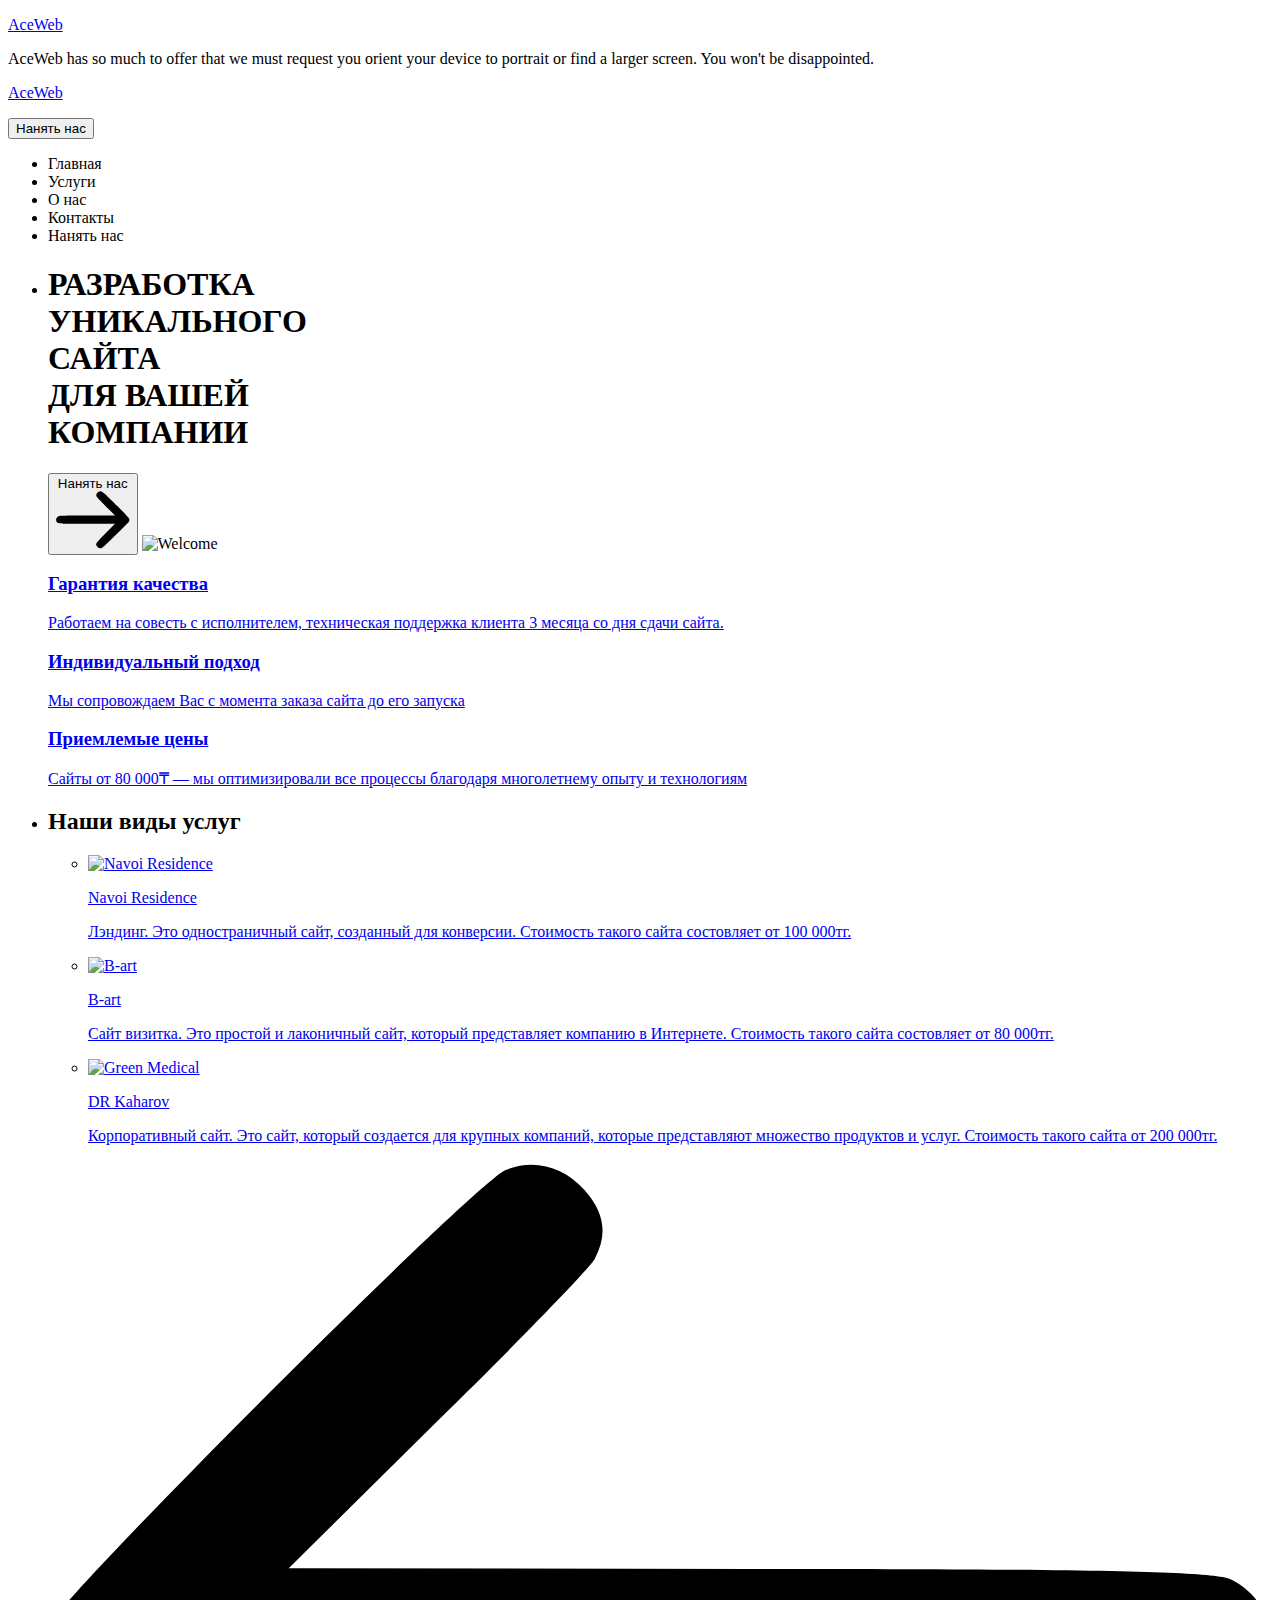
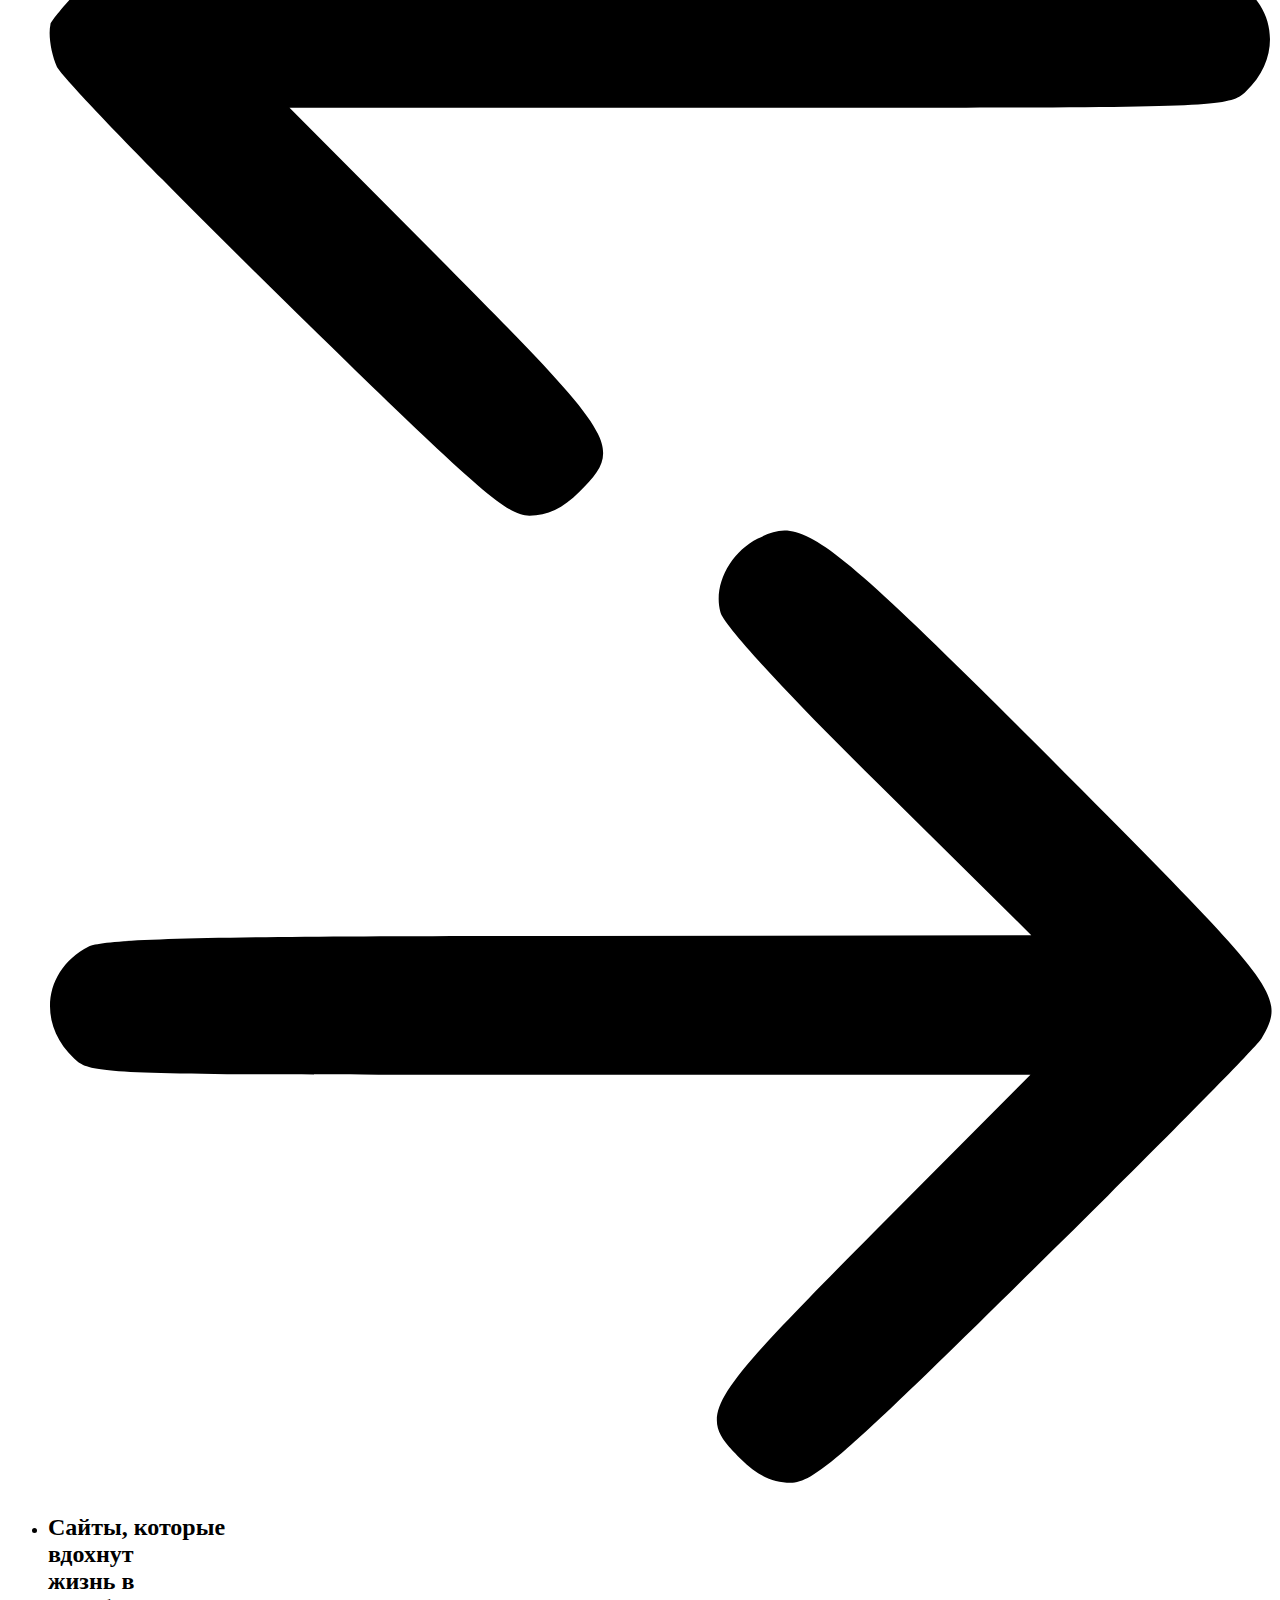
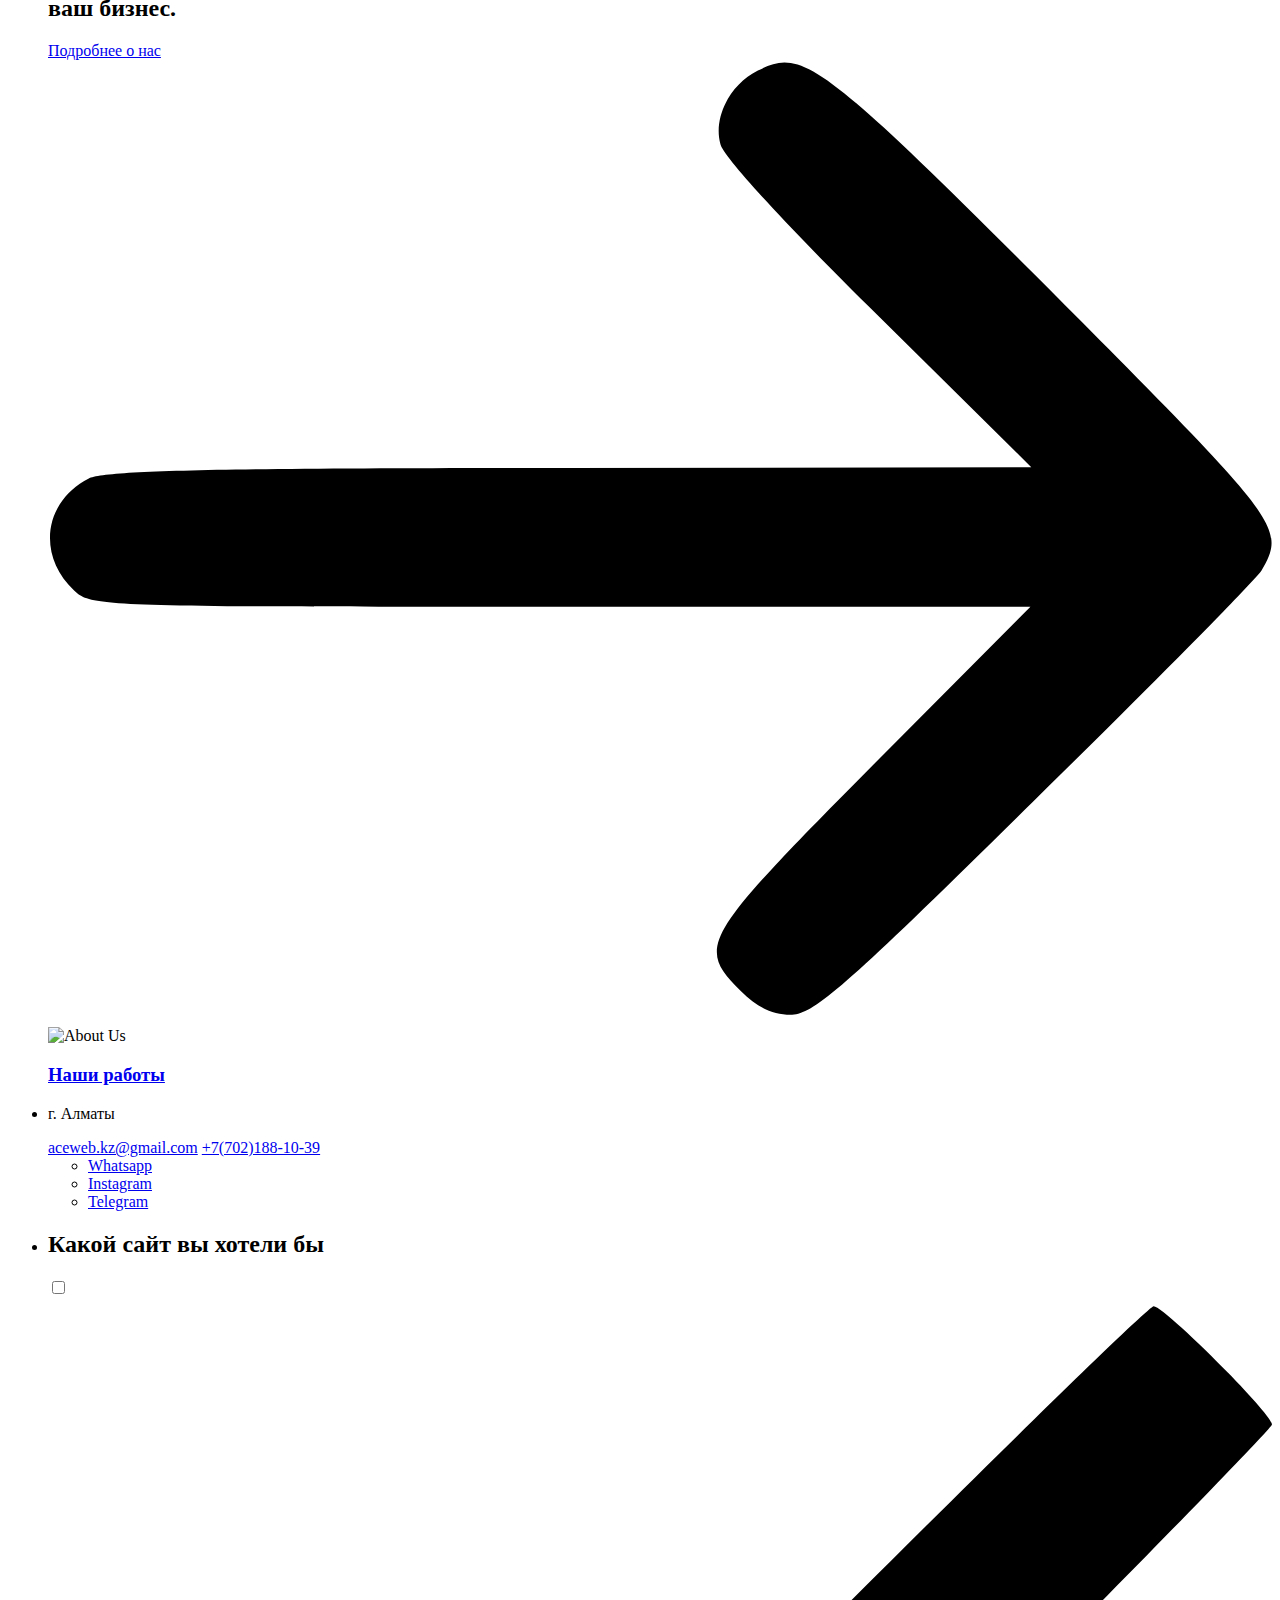
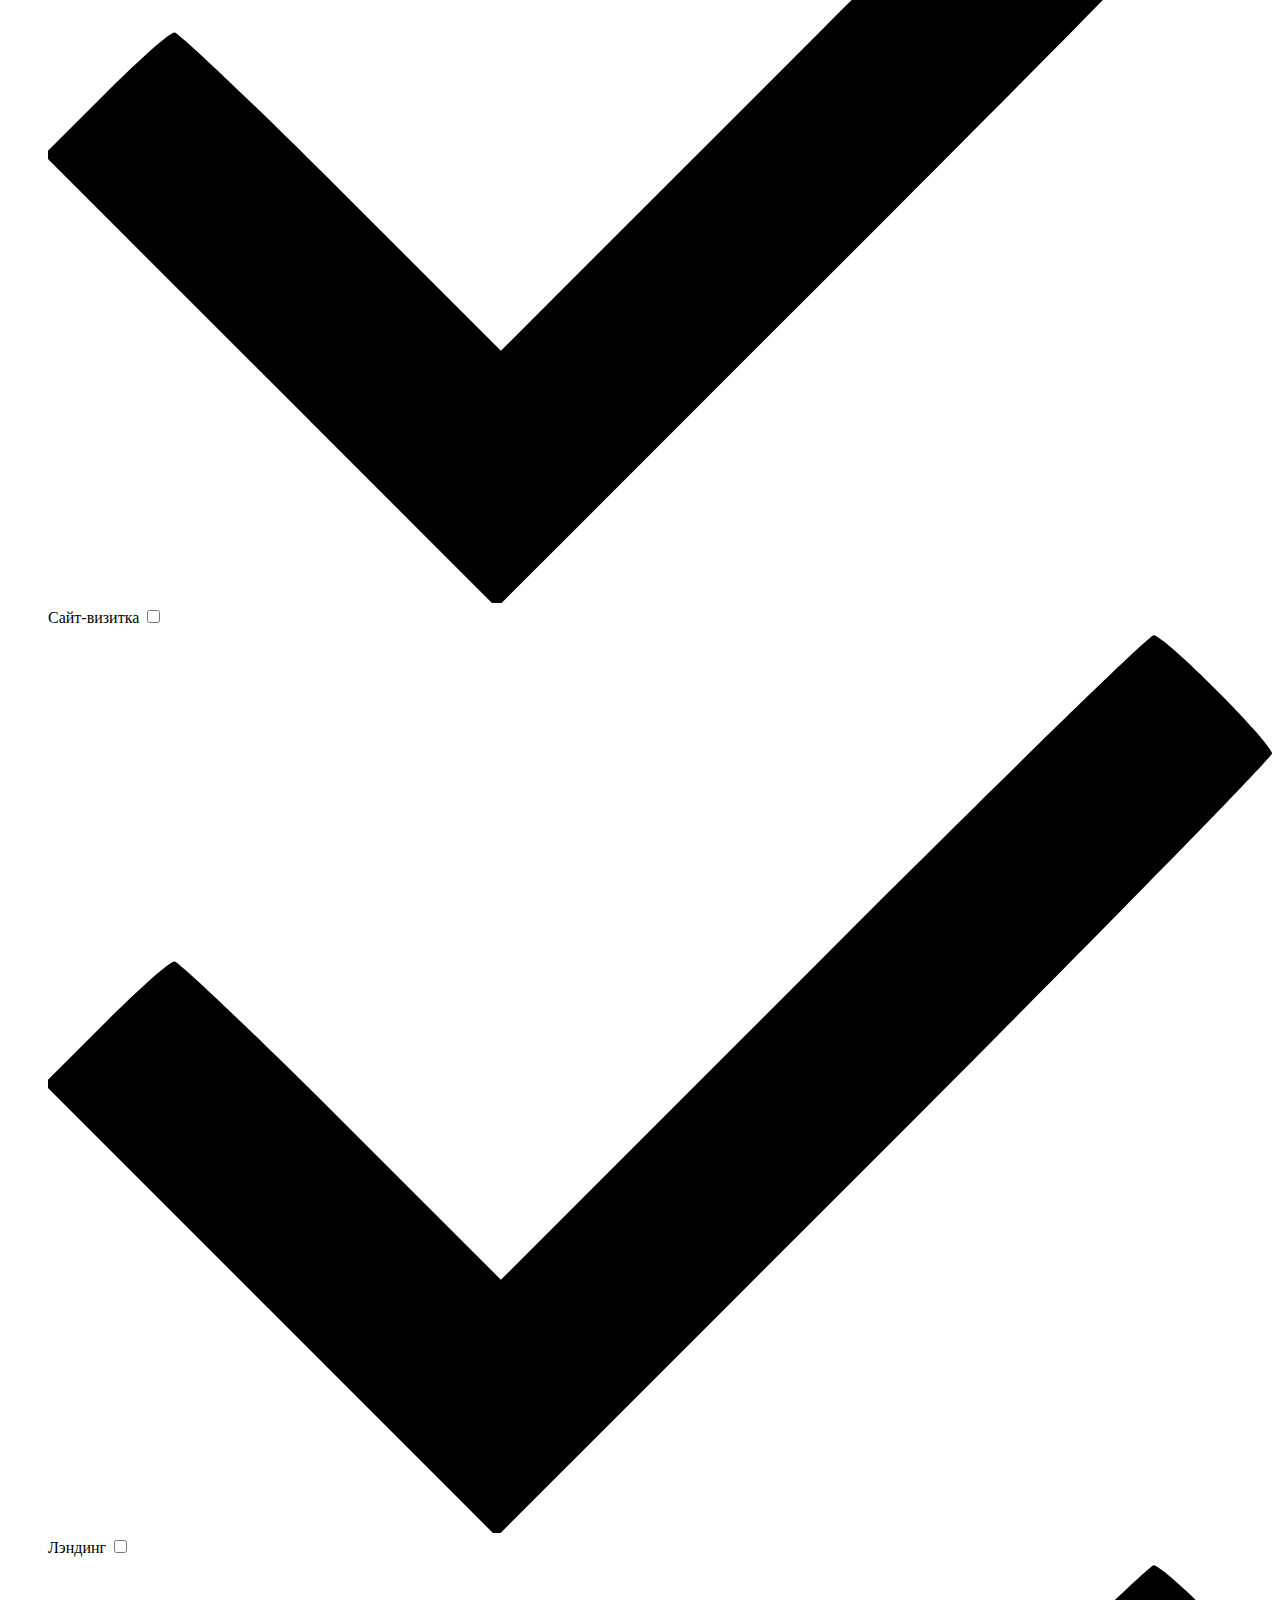
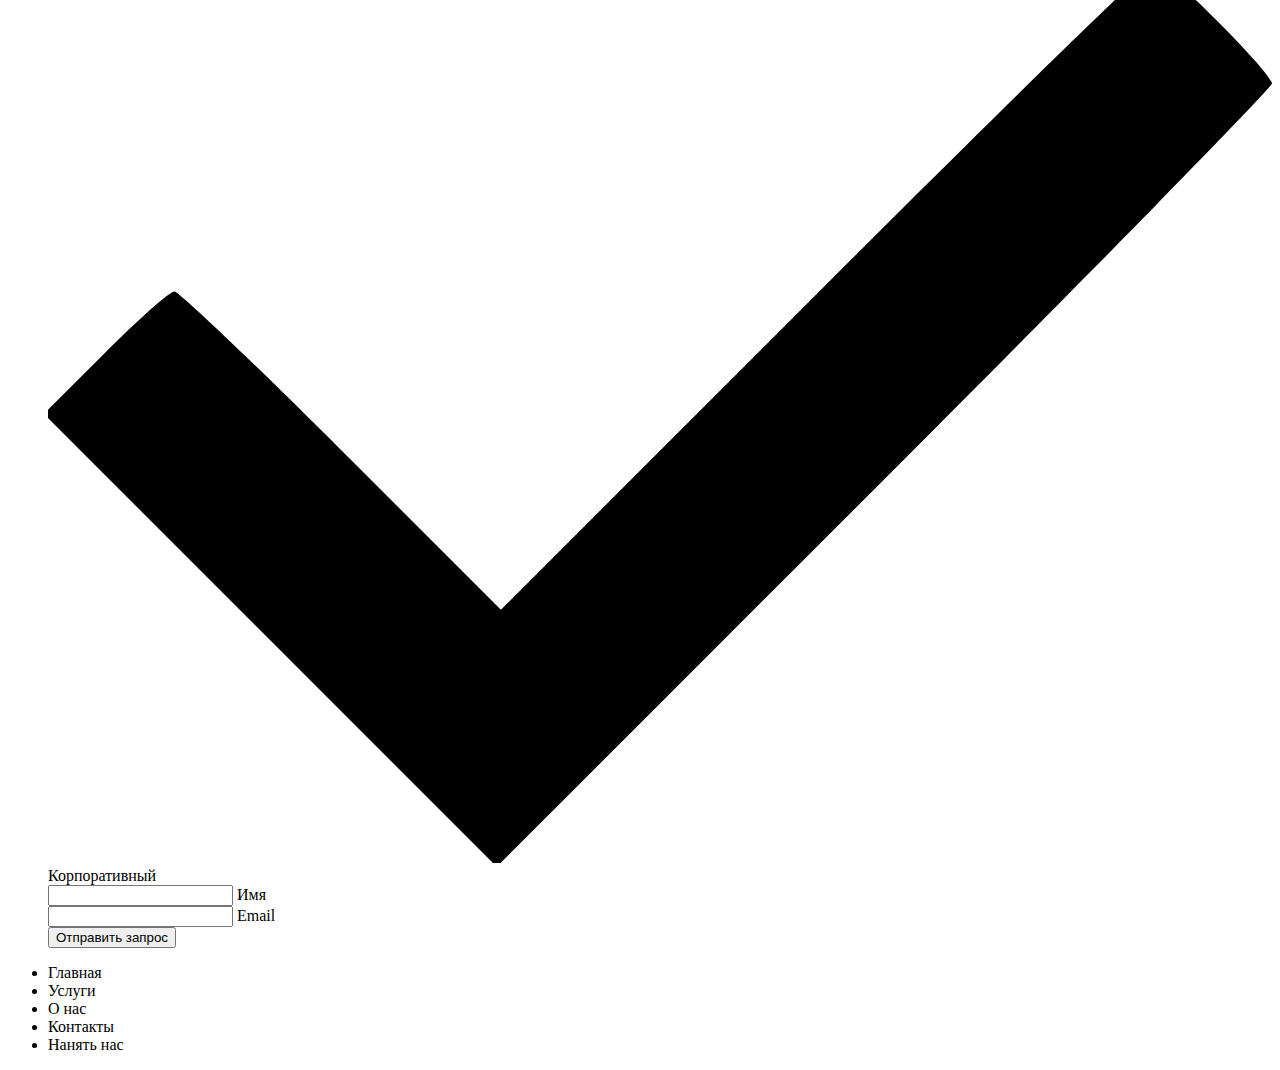
==== index.html @ 3b76e10b "Add files via upload" ====
<!DOCTYPE html>
<html lang="ru">
<head>
  <title>AceWeb</title>
  <meta charset="utf-8">
  <meta name="viewport" content="width=device-width, initial-scale=1">
  <meta http-equiv="X-UA-Compatible" content="IE=edge">
  <link rel="shortcut icon" href="./assets/img/icon.png" type="image/x-icon">
  <meta name="description" content="Веб студия AceWeb | web студия Алматы">
  <meta name="keywords" content="разработка сайтов, сайты, веб студия, Алматы, aceweb, AceWeb, ace web">
  <link rel="stylesheet" href="assets/css/main.css">
  <link href="https://fonts.googleapis.com/css?family=Montserrat:100,200,300,regular,500,600,700,800,900,100italic,200italic,300italic,italic,500italic,600italic,700italic,800italic,900italic" rel="stylesheet" />
</head>
<body>

<!-- notification for small viewports and landscape oriented smartphones -->
<div class="device-notification">
  <a class="device-notification--logo" href="#0">
    <p>AceWeb</p>
  </a>
  <p class="device-notification--message">AceWeb has so much to offer that we must request you orient your device to portrait or find a larger screen. You won't be disappointed.</p>
</div>

<div class="perspective effect-rotate-left">
  <div class="container"><div class="outer-nav--return"></div>
    <div id="viewport" class="l-viewport">
      <div class="l-wrapper">
        <header class="header">
          <a class="header--logo" href="./index.html">
            <p>AceWeb</p>
          </a>
          <button class="header--cta cta">Нанять нас</button>
          <div class="header--nav-toggle">
            <span></span>
          </div>
        </header>
        <nav class="l-side-nav">
          <ul class="side-nav">
            <li class="is-active"><span>Главная</span></li>
            <li><span>Услуги</span></li>
            <li><span>О нас</span></li>
            <li><span>Контакты</span></li>
            <li><span>Нанять нас</span></li>
          </ul>
        </nav>
        <ul class="l-main-content main-content">
          <li class="l-section section section--is-active">
            <div class="intro">
              <div class="intro--banner">
                <h1>РАЗРАБОТКА<br>
                  УНИКАЛЬНОГО<br>
                  САЙТА<br>
                  ДЛЯ ВАШЕЙ<br>
                  КОМПАНИИ</h1>
                <button class="cta">Нанять нас
                  <svg version="1.1" id="Layer_1" xmlns="http://www.w3.org/2000/svg" xmlns:xlink="http://www.w3.org/1999/xlink" x="0px" y="0px" viewBox="0 0 150 118" style="enable-background:new 0 0 150 118;" xml:space="preserve">
                  <g transform="translate(0.000000,118.000000) scale(0.100000,-0.100000)">
                    <path d="M870,1167c-34-17-55-57-46-90c3-15,81-100,194-211l187-185l-565-1c-431,0-571-3-590-13c-55-28-64-94-18-137c21-20,33-20,597-20h575l-192-193C800,103,794,94,849,39c20-20,39-29,61-29c28,0,63,30,298,262c147,144,272,271,279,282c30,51,23,60-219,304C947,1180,926,1196,870,1167z"/>
                  </g>
                  </svg>
                  <span class="btn-background"></span>
                </button>
                <img src="assets/img/introduction-visual.png" alt="Welcome">
              </div>
              <div class="intro--options">
                <a href="#0">
                  <h3>Гарантия качества</h3>
                  <p>Работаем на совесть с исполнителем, техническая поддержка клиента 3 месяца со дня сдачи сайта.</p>
                </a>
                <a href="#0">
                  <h3>Индивидуальный подход</h3>
                  <p>Мы сопровождаем Вас с момента заказа сайта до его запуска</p>
                </a>
                <a href="#0">
                  <h3>Приемлемые цены</h3>
                  <p>Сайты от 80 000₸ — мы оптимизировали все процессы благодаря многолетнему опыту и технологиям</p>
                </a>
              </div>
            </div>
          </li>
          <li class="l-section section">
            <div class="work">
              <h2>Наши виды услуг</h2>
              <div class="work--lockup">
                <ul class="slider">
                  <li class="slider--item slider--item-left">
                    <a href="https://toa1ce.github.io/navoi-residence/">
                      <div class="slider--item-image">
                        <img src="assets/img/work1.jpg" alt="Navoi Residence">
                      </div>
                      <p class="slider--item-title">Navoi Residence</p>
                      <p class="slider--item-description">Лэндинг. Это одностраничный сайт, созданный для конверсии. Стоимость такого сайта состовляет от 100 000тг.</p>
                    </a>
                  </li>
                  <li class="slider--item slider--item-center">
                    <a href="https://toa1ce.github.io/b-art-web/">
                      <div class="slider--item-image">
                        <img src="assets/img/work2.jpg" alt="B-art">
                      </div>
                      <p class="slider--item-title">B-art</p>
                      <p class="slider--item-description">Сайт визитка. Это простой и лаконичный сайт, который представляет компанию в Интернете. Стоимость такого сайта состовляет от 80 000тг.</p>
                    </a>
                  </li>
                  <li class="slider--item slider--item-right">
                    <a href="https://dr-kaharov.kz">
                      <div class="slider--item-image">
                        <img src="assets/img/work3.png" alt="Green Medical">
                      </div>
                      <p class="slider--item-title">DR Kaharov</p>
                      <p class="slider--item-description">Корпоративный сайт. Это сайт, который создается для крупных компаний, которые
                        представляют множество продуктов и услуг. Стоимость такого сайта от 200 000тг.</p>
                    </a>
                  </li>
                </ul>
                <div class="slider--prev">
                  <svg version="1.1" id="Layer_1" xmlns="http://www.w3.org/2000/svg" xmlns:xlink="http://www.w3.org/1999/xlink" x="0px" y="0px"
                  viewBox="0 0 150 118" style="enable-background:new 0 0 150 118;" xml:space="preserve">
                  <g transform="translate(0.000000,118.000000) scale(0.100000,-0.100000)">
                    <path d="M561,1169C525,1155,10,640,3,612c-3-13,1-36,8-52c8-15,134-145,281-289C527,41,562,10,590,10c22,0,41,9,61,29
                    c55,55,49,64-163,278L296,510h575c564,0,576,0,597,20c46,43,37,109-18,137c-19,10-159,13-590,13l-565,1l182,180
                    c101,99,187,188,193,199c16,30,12,57-12,84C631,1174,595,1183,561,1169z"/>
                  </g>
                  </svg>
                </div>
                <div class="slider--next">
                  <svg version="1.1" id="Layer_1" xmlns="http://www.w3.org/2000/svg" xmlns:xlink="http://www.w3.org/1999/xlink" x="0px" y="0px" viewBox="0 0 150 118" style="enable-background:new 0 0 150 118;" xml:space="preserve">
                  <g transform="translate(0.000000,118.000000) scale(0.100000,-0.100000)">
                    <path d="M870,1167c-34-17-55-57-46-90c3-15,81-100,194-211l187-185l-565-1c-431,0-571-3-590-13c-55-28-64-94-18-137c21-20,33-20,597-20h575l-192-193C800,103,794,94,849,39c20-20,39-29,61-29c28,0,63,30,298,262c147,144,272,271,279,282c30,51,23,60-219,304C947,1180,926,1196,870,1167z"/>
                  </g>
                  </svg>
                </div>
              </div>
            </div>
          </li>
          <li class="l-section section">
            <div class="about">
              <div class="about--banner">
                <h2>Сайты, которые<br>вдохнут<br>жизнь в<br>ваш бизнес.</h2>
                <a href="./about-us.html">Подробнее о нас
                  <span>
                    <svg version="1.1" id="Layer_1" xmlns="http://www.w3.org/2000/svg" xmlns:xlink="http://www.w3.org/1999/xlink" x="0px" y="0px" viewBox="0 0 150 118" style="enable-background:new 0 0 150 118;" xml:space="preserve">
                    <g transform="translate(0.000000,118.000000) scale(0.100000,-0.100000)">
                      <path d="M870,1167c-34-17-55-57-46-90c3-15,81-100,194-211l187-185l-565-1c-431,0-571-3-590-13c-55-28-64-94-18-137c21-20,33-20,597-20h575l-192-193C800,103,794,94,849,39c20-20,39-29,61-29c28,0,63,30,298,262c147,144,272,271,279,282c30,51,23,60-219,304C947,1180,926,1196,870,1167z"/>
                    </g>
                    </svg>
                  </span>
                </a>
                <img src="assets/img/xfti5u0tqjyr8fmw29mw49kx4rqthzde.svg" alt="About Us">
              </div>
              <div class="about--options">
                <a href="./our-works.html">
                  <h3>Наши работы</h3>
                </a>
              </div>
            </div>
          </li>
          <li class="l-section section">
            <div class="contact">
              <div class="contact--lockup">
                <div class="modal">
                  <div class="modal--information">
                    <p>г. Алматы</p>
                    <a href="mailto:aceweb.kz@gmail.com">aceweb.kz@gmail.com</a>
                    <a href="tel:+77021881039">+7(702)188-10-39</a>
                  </div>
                  <ul class="modal--options">
                    <li><a href="https://wa.me/77021881039">Whatsapp</a></li>
                    <li><a href="https://www.instagram.com/aceweb.kz/">Instagram</a></li>
                    <li><a href="https://t.me/aissultann">Telegram</a></li>
                  </ul>
                </div>
              </div>
            </div>
          </li>
          <li class="l-section section">
            <div class="hire">
              <h2>Какой сайт вы хотели бы</h2>
              <!-- checkout formspree.io for easy form setup -->
              <form class="work-request" method="post" action="https://formspree.io/f/xknlwljq">
                <div class="work-request--options">             
                  <span class="options-b">
                    <input id="opt-4" name="opt-4" type="checkbox" value="sait-visitka">
                    <label for="opt-4">
                      <svg version="1.1" id="Layer_1" xmlns="http://www.w3.org/2000/svg" xmlns:xlink="http://www.w3.org/1999/xlink" x="0px" y="0px"
                      viewBox="0 0 150 111" style="enable-background:new 0 0 150 111;" xml:space="preserve">
                      <g transform="translate(0.000000,111.000000) scale(0.100000,-0.100000)">
                        <path d="M950,705L555,310L360,505C253,612,160,700,155,700c-6,0-44-34-85-75l-75-75l278-278L550-5l475,475c261,261,475,480,475,485c0,13-132,145-145,145C1349,1100,1167,922,950,705z"/>
                      </g>
                      </svg>
                      Сайт-визитка
                    </label>
                    <input id="opt-5" name="opt-5" type="checkbox" value="landing">
                    <label for="opt-5">
                      <svg version="1.1" id="Layer_1" xmlns="http://www.w3.org/2000/svg" xmlns:xlink="http://www.w3.org/1999/xlink" x="0px" y="0px"
                      viewBox="0 0 150 111" style="enable-background:new 0 0 150 111;" xml:space="preserve">
                      <g transform="translate(0.000000,111.000000) scale(0.100000,-0.100000)">
                        <path d="M950,705L555,310L360,505C253,612,160,700,155,700c-6,0-44-34-85-75l-75-75l278-278L550-5l475,475c261,261,475,480,475,485c0,13-132,145-145,145C1349,1100,1167,922,950,705z"/>
                      </g>
                      </svg>
                      Лэндинг
                    </label>
                    <input id="opt-6" name="opt-6" type="checkbox" value="korporativni">
                    <label for="opt-6">
                      <svg version="1.1" id="Layer_1" xmlns="http://www.w3.org/2000/svg" xmlns:xlink="http://www.w3.org/1999/xlink" x="0px" y="0px"
                      viewBox="0 0 150 111" style="enable-background:new 0 0 150 111;" xml:space="preserve">
                      <g transform="translate(0.000000,111.000000) scale(0.100000,-0.100000)">
                        <path d="M950,705L555,310L360,505C253,612,160,700,155,700c-6,0-44-34-85-75l-75-75l278-278L550-5l475,475c261,261,475,480,475,485c0,13-132,145-145,145C1349,1100,1167,922,950,705z"/>
                      </g>
                      </svg>
                      Корпоративный
                    </label>
                  </span>
                </div>
                <div class="work-request--information">
                  <div class="information-name">
                    <input name="name" id="name" type="text" spellcheck="false">
                    <label for="name">Имя</label>
                  </div>
                  <div class="information-email">
                    <input name="email" id="email" type="email" spellcheck="false">
                    <label for="email">Email</label>
                  </div>
                </div>
                <input type="submit" value="Отправить запрос">
              </form>
            </div>
          </li>
        </ul>
      </div>
    </div>
  </div>
  <ul class="outer-nav">
    <li class="is-active">Главная</li>
    <li>Услуги</li>
    <li>О нас</li>
    <li>Контакты</li>
    <li>Нанять нас</li>
  </ul>
</div>

<script src="https://ajax.googleapis.com/ajax/libs/jquery/2.2.4/jquery.min.js"></script>
<script>window.jQuery || document.write('<script src="assets/js/vendor/jquery-2.2.4.min.js"><\/script>')</script>
<script src="assets/js/functions-min.js"></script>
</body>
</html>
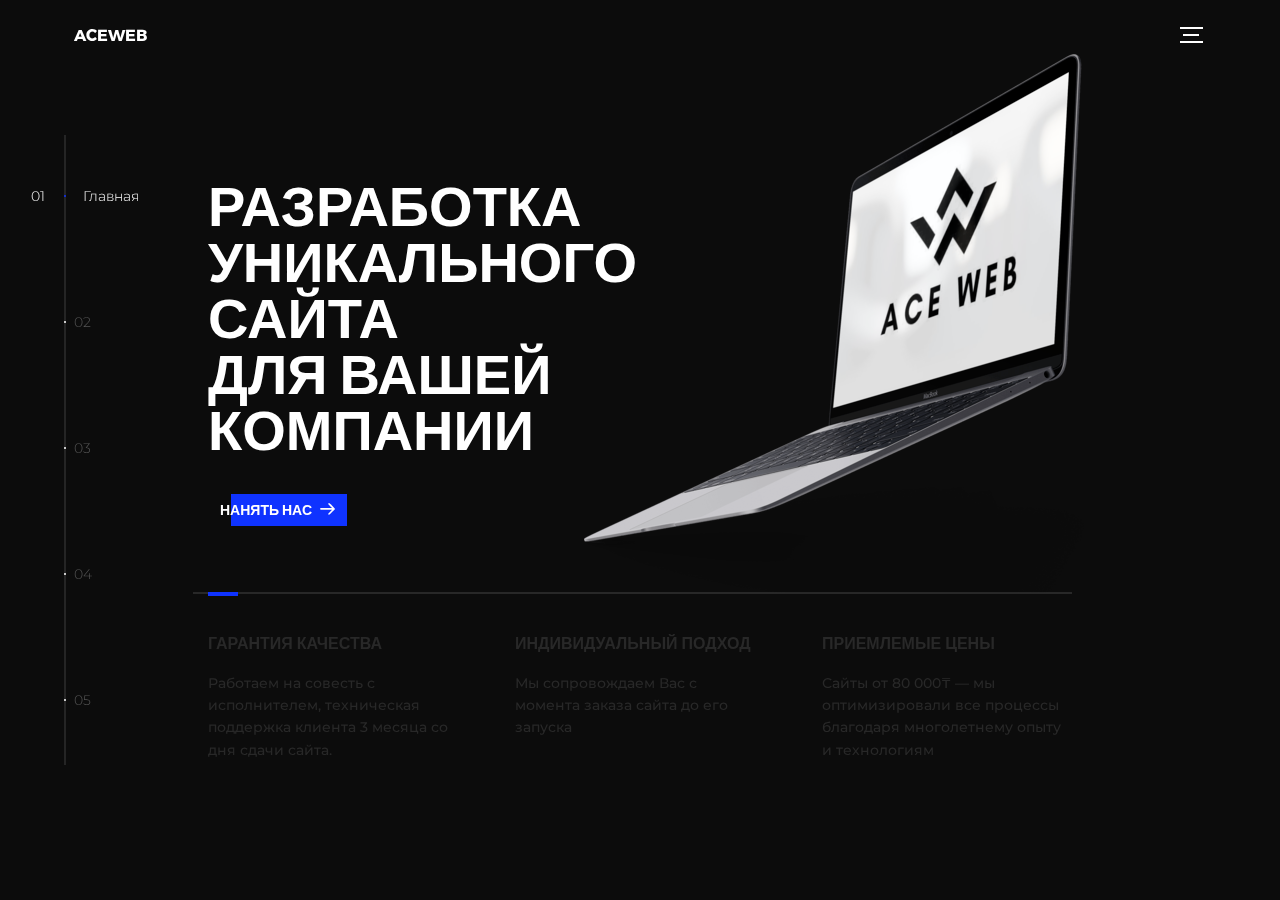
==== commit 956a12e5: "Add files via upload" ====
--- a/index.html
+++ b/index.html
@@ -1,15 +1,16 @@
 <!DOCTYPE html>
 <html lang="ru">
 <head>
-  <title>AceWeb</title>
+  <title>Сайты под ключ Алматы</title>
   <meta charset="utf-8">
   <meta name="viewport" content="width=device-width, initial-scale=1">
   <meta http-equiv="X-UA-Compatible" content="IE=edge">
   <link rel="shortcut icon" href="./assets/img/icon.png" type="image/x-icon">
-  <meta name="description" content="Веб студия AceWeb | web студия Алматы">
-  <meta name="keywords" content="разработка сайтов, сайты, веб студия, Алматы, aceweb, AceWeb, ace web">
+  <meta name="description" content="Веб студия AceWeb | web студия | разработка и продвижение сайтов Алматы | сайты под ключ Алматы">
+  <meta name="keywords" content="разработка сайтов, сайты, веб студия, Алматы, aceweb, AceWeb, сайты под ключ">
   <link rel="stylesheet" href="assets/css/main.css">
   <link href="https://fonts.googleapis.com/css?family=Montserrat:100,200,300,regular,500,600,700,800,900,100italic,200italic,300italic,italic,500italic,600italic,700italic,800italic,900italic" rel="stylesheet" />
+  <script src="//code.jivo.ru/widget/LEe9g6Wqtt" async></script>
 </head>
 <body>
 
@@ -217,8 +218,8 @@
                     <label for="name">Имя</label>
                   </div>
                   <div class="information-email">
-                    <input name="email" id="email" type="email" spellcheck="false">
-                    <label for="email">Email</label>
+                    <input name="tel" id="tel" type="tel" spellcheck="false">
+                    <label for="tel">Номер</label>
                   </div>
                 </div>
                 <input type="submit" value="Отправить запрос">
--- a/assets/css/main.css
+++ b/assets/css/main.css
@@ -0,0 +1 @@
+@font-face{font-family:'Montserrat';src:url("fonts/Montserrat-Black.eot");src:local("☺"),url("fonts/Montserrat-Black.woff") format("woff"),url("fonts/Montserrat-Black.ttf") format("truetype"),url("fonts/Montserrat-Black.svg") format("svg");font-weight:900;font-style:normal}@font-face{font-family:'Montserrat';src:url("fonts/Montserrat-Bold.eot");src:local("☺"),url("fonts/Montserrat-Bold.woff") format("woff"),url("fonts/Montserrat-Bold.ttf") format("truetype"),url("fonts/Montserrat-Bold.svg") format("svg");font-weight:700;font-style:normal}@font-face{font-family:'Montserrat';src:url("fonts/Montserrat-Regular.eot");src:local("☺"),url("fonts/Montserrat-Regular.woff") format("woff"),url("fonts/Montserrat-Regular.ttf") format("truetype"),url("fonts/Montserrat-Regular.svg") format("svg");font-weight:400;font-style:normal}@font-face{font-family:'Montserrat';src:url("fonts/Montserrat-Light.eot");src:local("☺"),url("fonts/Montserrat-Light.woff") format("woff"),url("fonts/Montserrat-Light.ttf") format("truetype"),url("fonts/Montserrat-Light.svg") format("svg");font-weight:300;font-style:normal}/*! normalize.css v3.0.2 | MIT License | git.io/normalize */html{font-family:sans-serif;-ms-text-size-adjust:100%;-webkit-text-size-adjust:100%}body{margin:0}article,aside,details,figcaption,figure,footer,header,hgroup,main,menu,nav,section,summary{display:block}audio,canvas,progress,video{display:inline-block;vertical-align:baseline}audio:not([controls]){display:none;height:0}[hidden],template{display:none}a{background-color:transparent}a:active,a:hover{outline:0}abbr[title]{border-bottom:1px dotted}b,strong{font-weight:bold}dfn{font-style:italic}h1{font-size:2em;margin:0.67em 0}mark{background:#ff0;color:#000}small{font-size:80%}sub,sup{font-size:75%;line-height:0;position:relative;vertical-align:baseline}sup{top:-0.5em}sub{bottom:-0.25em}img{border:0}svg:not(:root){overflow:hidden}figure{margin:1em 40px}hr{box-sizing:content-box;height:0}pre{overflow:auto}code,kbd,pre,samp{font-family:monospace, monospace;font-size:1em}button,input,optgroup,select,textarea{color:inherit;font:inherit;margin:0}button{overflow:visible}button,select{text-transform:none}button,html input[type="button"],input[type="reset"],input[type="submit"]{-webkit-appearance:button;cursor:pointer}button[disabled],html input[disabled]{cursor:default}button::-moz-focus-inner,input::-moz-focus-inner{border:0;padding:0}input{line-height:normal}input[type="checkbox"],input[type="radio"]{box-sizing:border-box;padding:0}input[type="number"]::-webkit-inner-spin-button,input[type="number"]::-webkit-outer-spin-button{height:auto}input[type="search"]{-webkit-appearance:textfield;box-sizing:content-box}input[type="search"]::-webkit-search-cancel-button,input[type="search"]::-webkit-search-decoration{-webkit-appearance:none}fieldset{border:1px solid #c0c0c0;margin:0 2px;padding:0.35em 0.625em 0.75em}legend{border:0;padding:0}textarea{overflow:auto}optgroup{font-weight:bold}table{border-collapse:collapse;border-spacing:0}td,th{padding:0}::-moz-selection{background:#FFF498}::selection{background:#FFF498}::-moz-selection{background:#FFF498}img::-moz-selection{background:transparent}img::selection{background:transparent}img::-moz-selection{background:transparent}body{-webkit-tap-highlight-color:#FFF498}body{background-color:#0c0c0c;font-size:14px;line-height:1.6;font-family:"Montserrat",sans-serif;color:#fff;-webkit-font-smoothing:antialiased;-webkit-text-size-adjust:100%}.l-viewport{position:relative;width:100%;height:100vh;box-shadow:0 0 45px 5px rgba(0,0,0,0.85);overflow:hidden}.l-wrapper{position:relative;width:1440px;max-width:90%;height:100%;margin:0 auto}.l-side-nav{position:absolute;left:0;display:-webkit-box;display:-webkit-flex;display:-ms-flexbox;display:flex;height:100%;-webkit-box-align:center;-webkit-align-items:center;-ms-flex-align:center;align-items:center}.l-side-nav::before{content:"";position:absolute;top:50%;left:0;-webkit-transform:translateY(-50%);transform:translateY(-50%);width:2px;height:70%;max-height:750px;background-color:#555;opacity:.35;z-index:10}@media (max-width: 1180px){.l-side-nav{display:none}}.l-main-content{position:relative;width:100%;height:100%;margin:0;padding:0;list-style:none}.l-section{position:absolute;width:100%;height:100%}.device-notification{display:none;position:fixed;top:0;left:0;width:100%;height:100%;-webkit-box-orient:vertical;-webkit-box-direction:normal;-webkit-flex-direction:column;-ms-flex-direction:column;flex-direction:column;-webkit-box-align:center;-webkit-align-items:center;-ms-flex-align:center;-ms-grid-row-align:center;align-items:center;-webkit-box-pack:center;-webkit-justify-content:center;-ms-flex-pack:center;justify-content:center;background-color:#0c0c0c;z-index:12}.device-notification--logo{display:-webkit-box;display:-webkit-flex;display:-ms-flexbox;display:flex;-webkit-box-align:center;-webkit-align-items:center;-ms-flex-align:center;align-items:center;text-decoration:none;color:#fff}.device-notification--logo p{margin:0 0 0 10px;font-size:16px;font-weight:700;text-transform:uppercase}.device-notification--message{width:70%;margin:30px 0 0 0;font-weight:700;text-align:center}@media (max-width: 767px) and (min-width: 601px) and (max-height: 680px){.device-notification{display:-webkit-box;display:-webkit-flex;display:-ms-flexbox;display:flex}}@media (max-width: 600px) and (min-width: 480px) and (max-height: 580px){.device-notification{display:-webkit-box;display:-webkit-flex;display:-ms-flexbox;display:flex}}@media (max-width: 736px) and (min-width: 360px) and (orientation: landscape){.device-notification{display:-webkit-box;display:-webkit-flex;display:-ms-flexbox;display:flex}}@media(max-width: 359px){.device-notification{display:-webkit-box;display:-webkit-flex;display:-ms-flexbox;display:flex}}.section{opacity:0;visibility:hidden;-webkit-transition:opacity .4s ease-in-out,visibility 0s .4s;transition:opacity .4s ease-in-out,visibility 0s .4s}.section--is-active{opacity:1;visibility:visible;z-index:1;-webkit-transition:opacity .4s ease-in-out .4s;transition:opacity .4s ease-in-out .4s}.section--next{-webkit-transform:translateY(-45px);transform:translateY(-45px);-webkit-transition:-webkit-transform .4s ease-in-out;transition:-webkit-transform .4s ease-in-out;transition:transform .4s ease-in-out;transition:transform .4s ease-in-out, -webkit-transform .4s ease-in-out}.section--prev{-webkit-transform:translateY(45px);transform:translateY(45px);-webkit-transition:-webkit-transform .4s ease-in-out;transition:-webkit-transform .4s ease-in-out;transition:transform .4s ease-in-out;transition:transform .4s ease-in-out, -webkit-transform .4s ease-in-out}.header{position:absolute;top:0;left:0;display:-webkit-box;display:-webkit-flex;display:-ms-flexbox;display:flex;width:100%;height:70px;-webkit-box-align:center;-webkit-align-items:center;-ms-flex-align:center;align-items:center;-webkit-box-pack:justify;-webkit-justify-content:space-between;-ms-flex-pack:justify;justify-content:space-between;z-index:10}.header--logo{display:-webkit-box;display:-webkit-flex;display:-ms-flexbox;display:flex;-webkit-box-align:center;-webkit-align-items:center;-ms-flex-align:center;align-items:center;text-decoration:none;color:#fff}.header--logo p{margin:0 0 0 10px;font-size:16px;font-weight:700;text-transform:uppercase}.header--nav-toggle{display:-webkit-box;display:-webkit-flex;display:-ms-flexbox;display:flex;width:50px;height:50px;-webkit-box-orient:vertical;-webkit-box-direction:normal;-webkit-flex-direction:column;-ms-flex-direction:column;flex-direction:column;-webkit-box-align:center;-webkit-align-items:center;-ms-flex-align:center;align-items:center;-webkit-box-pack:center;-webkit-justify-content:center;-ms-flex-pack:center;justify-content:center;cursor:pointer}.header--nav-toggle span,.header--nav-toggle::before,.header--nav-toggle::after{content:"";position:relative;width:16px;height:2px;background-color:#fff}.header--nav-toggle::before{bottom:5px;width:23px}.header--nav-toggle::after{top:5px;width:23px}.header--cta{position:absolute;top:50%;left:50%;-webkit-transform:translate(-50%, -50%);transform:translate(-50%, -50%);padding:0 20px;line-height:30px;text-decoration:none;color:#fff;font-weight:700;text-transform:uppercase;background-color:#0f33ff;border:none;opacity:0;visibility:hidden;-webkit-transition:opacity .4s ease-in-out,visibility 0s .4s;transition:opacity .4s ease-in-out,visibility 0s .4s}.header--cta:focus{outline:none}.header--cta.is-active{opacity:1;visibility:visible;-webkit-transition:opacity .4s ease-in-out .4s;transition:opacity .4s ease-in-out .4s}@media (max-width: 767px){.header--cta{display:none}}.side-nav{position:relative;display:-webkit-box;display:-webkit-flex;display:-ms-flexbox;display:flex;width:100px;height:70%;max-height:750px;-webkit-box-orient:vertical;-webkit-box-direction:normal;-webkit-flex-direction:column;-ms-flex-direction:column;flex-direction:column;-webkit-justify-content:space-around;-ms-flex-pack:distribute;justify-content:space-around;margin:0;padding:0;list-style-position:inside;z-index:10}.side-nav>li{position:relative;top:-5px;color:#fff;font-size:6px;cursor:pointer}.side-nav>li span{position:relative;top:3px;left:10px;color:#fff;font-size:14px;font-weight:300;opacity:0;visibility:hidden}.side-nav>li::before{position:absolute;top:3px;left:10px;color:#555;font-size:14px;font-weight:300}.side-nav li:nth-child(1)::before{content:"01"}.side-nav li:nth-child(2)::before{content:"02"}.side-nav li:nth-child(3)::before{content:"03"}.side-nav li:nth-child(4)::before{content:"04"}.side-nav li:nth-child(5)::before{content:"05"}.side-nav li.is-active{color:#0f33ff;-webkit-transition:color .4s ease-in-out;transition:color .4s ease-in-out}.side-nav li.is-active span{opacity:1;visibility:visible;-webkit-transition:opacity .4s ease-in-out;transition:opacity .4s ease-in-out}.side-nav li.is-active::before{left:-33px;color:#fff}.intro{position:relative;display:-webkit-box;display:-webkit-flex;display:-ms-flexbox;display:flex;width:900px;max-width:75%;height:100%;-webkit-box-orient:vertical;-webkit-box-direction:normal;-webkit-flex-direction:column;-ms-flex-direction:column;flex-direction:column;-webkit-box-pack:center;-webkit-justify-content:center;-ms-flex-pack:center;justify-content:center;margin:0 auto}@media (max-width: 1180px){.intro{max-width:100%}}.intro--banner{position:relative;height:475px}.intro--banner::before{content:"";position:absolute;bottom:20px;left:-15px;right:0;height:2px;background-color:#282828}.intro--banner::after{content:"";position:absolute;bottom:18px;left:0;width:30px;height:4px;background-color:#0f33ff}.intro--banner h1{position:relative;font-size:56px;font-weight:900;line-height:1;z-index:1}.intro--banner button{position:relative;padding:5px 17px 5px 12px;font-weight:700;text-transform:uppercase;background-color:transparent;border:none}.intro--banner button .btn-background{position:absolute;top:0;left:23px;right:0;height:100%;background-color:#0f33ff;z-index:-1;-webkit-transition:left .2s ease-in-out;transition:left .2s ease-in-out}.intro--banner button:hover .btn-background{left:0}.intro--banner button:focus{outline:none}.intro--banner button svg{position:relative;left:5px;width:15px;fill:#fff}.intro--banner img{position:absolute;bottom:21px;right:-12px}.intro--options{display:-webkit-box;display:-webkit-flex;display:-ms-flexbox;display:flex;-webkit-box-pack:justify;-webkit-justify-content:space-between;-ms-flex-pack:justify;justify-content:space-between;margin:0;padding:0;list-style:none}.intro--options>a{max-width:250px;text-decoration:none;color:#282828;-webkit-transition:color .2s ease-in-out;transition:color .2s ease-in-out}.intro--options>a:hover{color:#fff}.intro--options h3{font-size:16px;text-transform:uppercase}.intro--options p{margin-bottom:0; font-weight: 500; font-family: 'Montserrat';}@media (max-width: 900px){.intro--banner{height:380px}.intro--banner h1{font-size:55px}.intro--banner img{width:430px}.intro--options>a{margin-right:30px}.intro--options>a:last-child{margin-right:0}}@media (max-width: 767px){.intro--banner{height:305px}.intro--banner h1{font-size:44px}.intro--banner img{width:330px}.intro--options{display:block}.intro--options>a{display:block;max-width:100%;margin:0 0 30px 0}.intro--options>a:last-child{margin-bottom:0}}@media (max-width: 600px){.intro--banner{height:360px}.intro--banner h1{font-size:40px; width: 100%;}.intro--banner img{display:none}}@media (max-width: 600px) and (max-height: 750px){.intro--banner{height:auto}.intro--banner::before,.intro--banner::after{display:none}.intro--banner h1{margin-top:0}.intro--options{display:none}}.work{position:relative;display:-webkit-box;display:-webkit-flex;display:-ms-flexbox;display:flex;width:960px;max-width:80%;height:100%;-webkit-box-orient:vertical;-webkit-box-direction:normal;-webkit-flex-direction:column;-ms-flex-direction:column;flex-direction:column;-webkit-box-pack:center;-webkit-justify-content:center;-ms-flex-pack:center;justify-content:center;margin:0 auto}@media (max-width: 1180px){.work{max-width:100%}}.work h2{margin:0 0 20px 0;font-size:30px;text-align:center}.work--lockup{position:relative}.work--lockup .slider{position:relative;display:-webkit-box;display:-webkit-flex;display:-ms-flexbox;display:flex;width:80%;margin:0 auto;padding:0;list-style:none}.work--lockup .slider--item{position:absolute;display:none;text-align:center}.work--lockup .slider--item a{text-decoration:none;color:#858585}.work--lockup .slider--item-title{margin-top:10px;font-size:12px;font-weight:700;text-transform:uppercase}.work--lockup .slider--item-description{display:none;max-width:250px;margin:0 auto}.work--lockup .slider--item-image{width:150px;height:150px;margin:0 auto;border-radius:50%;overflow:hidden}.work--lockup .slider--item-image img{width:100%}.work--lockup .slider--item-left{top:50%;left:0;-webkit-transform:translateY(-50%);transform:translateY(-50%);display:block}.work--lockup .slider--item-right{top:50%;right:0;-webkit-transform:translateY(-50%);transform:translateY(-50%);display:block}.work--lockup .slider--item-center{position:relative;top:30px;left:50%;-webkit-transform:translateX(-50%);transform:translateX(-50%);display:block}.work--lockup .slider--item-center a{color:#fff}.work--lockup .slider--item-center .slider--item-title{margin-top:25px;font-size:16px}.work--lockup .slider--item-center .slider--item-description{display:block;}.work--lockup .slider--item-center .slider--item-image{width:300px;height:300px}.work--lockup .slider--next,.work--lockup .slider--prev{position:absolute;top:160px;display:-webkit-box;display:-webkit-flex;display:-ms-flexbox;display:flex;width:50px;height:50px;-webkit-box-align:center;-webkit-align-items:center;-ms-flex-align:center;align-items:center;-webkit-box-pack:center;-webkit-justify-content:center;-ms-flex-pack:center;justify-content:center;background-color:#282828;border-radius:50%;cursor:pointer}.work--lockup .slider--next svg,.work--lockup .slider--prev svg{width:20px;fill:#fff}.work--lockup .slider--next{right:0}.work--lockup .slider--prev{left:0}@media (max-width: 900px){.work--lockup .slider--item-image{width:120px;height:120px}.work--lockup .slider--item-center .slider--item-image{width:240px;height:240px}.work--lockup .slider--next,.work--lockup .slider--prev{top:130px}}@media (max-width: 767px){.work--lockup .slider{width:75%}.work--lockup .slider--item-image{width:90px;height:90px}.work--lockup .slider--item-center .slider--item-image{width:190px;height:190px}.work--lockup .slider--next,.work--lockup .slider--prev{top:105px}}@media (max-width: 600px){.work--lockup .slider{width:auto}.work--lockup .slider--item-left,.work--lockup .slider--item-right{display:none}}.about{position:relative;display:-webkit-box;display:-webkit-flex;display:-ms-flexbox;display:flex;width:900px;max-width:75%;height:100%;-webkit-box-orient:vertical;-webkit-box-direction:normal;-webkit-flex-direction:column;-ms-flex-direction:column;flex-direction:column;-webkit-box-pack:center;-webkit-justify-content:center;-ms-flex-pack:center;justify-content:center;margin:0 auto}@media (max-width: 1180px){.about{max-width:100%}}.about--banner{position:relative;height:475px}.about--banner::before{content:"";position:absolute;top:20px;left:200px;-webkit-transform:rotate(-25deg);transform:rotate(-25deg);border:5px solid #0f33ff;border-right-color:transparent;border-bottom-color:transparent}.about--banner::after{content:"";position:absolute;top:75px;left:400px;-webkit-transform:rotate(45deg);transform:rotate(45deg);width:10px;height:10px;background-color:#0f33ff}.about--banner h2{position:relative;margin-top:35px;font-size:68px;font-weight:900;line-height:1;z-index:1}.about--banner h2::before{content:"";position:absolute;top:60px;left:268px;width:30px;height:30px;background-color:#0f33ff;border-radius:50%}.about--banner h2::after{content:"";position:absolute;top:255px;left:255px;width:10px;height:10px;background-color:#0f33ff}.about--banner a{padding:5px 17px 5px 0;text-decoration:none;color:#fff;font-weight:700;text-transform:uppercase;background-color:transparent}.about--banner a:hover svg{left:10px}.about--banner a svg{position:relative;left:5px;width:15px;fill:#fff;-webkit-transition:left .2s ease-in-out;transition:left .2s ease-in-out}.about--banner img{position:absolute;bottom: 0px;right:-150px}.about--options{display:-webkit-box;display:-webkit-flex;display:-ms-flexbox;display:flex;max-width:600px;-webkit-box-pack:justify;-ms-flex-pack:justify;margin:0;padding:0;list-style:none}.about--options>a{position:relative;width:150px;height:75px;text-decoration:none;color:#fff;border:5px solid #0f33ff;background-position:center;background-size:cover;background-repeat:no-repeat;margin-right: 20px;}.about--options>a:nth-child(1){background-image:url("../img/portfolio.jpg")}.about--options>a:nth-child(2){background-image:url("../img/reviews.png")}.about--options>a:hover h3{bottom:-50px}.about--options h3{position:absolute;bottom:-38px;left:10px;font-size:16px;text-transform:uppercase;-webkit-transition:bottom .2s ease-in-out,left .2s ease-in-out;transition:bottom .2s ease-in-out,left .2s ease-in-out}@media (max-width: 767px){.about--banner{height:305px}.about--banner::before{top:0;left:125px}.about--banner::after{top:35px;left:260px}.about--banner h2{margin-top:10px;font-size:44px}.about--banner h2::before{top:28px;left:168px}.about--banner h2::after{top:163px;left:163px}.about--banner img{width:315px}}@media (max-width: 600px){.about--banner{height:auto}.about--banner::before{left:155px}.about--banner::after{left:310px}.about--banner h2{margin-top:0;font-size:55px}.about--banner h2::before{top:43px;left:214px}.about--banner h2::after{top:205px;left:205px}.about--banner img{display:none}.about--options{display:block; margin-top: 40px;}}.contact{position:fixed;top:0;left:0;width:100%;height:100%;background-image:url("../img/contact-bg.jpg");background-position:center;background-size:cover;background-repeat:no-repeat}.contact--lockup{position:relative;display:-webkit-box;display:-webkit-flex;display:-ms-flexbox;display:flex;width:900px;max-width:75%;height:100%;-webkit-box-align:center;-webkit-align-items:center;-ms-flex-align:center;align-items:center;-webkit-box-pack:end;-webkit-justify-content:flex-end;-ms-flex-pack:end;justify-content:flex-end;margin:0 auto}@media (max-width: 1180px){.contact--lockup{max-width:90%}}@media (max-width: 767px){.contact--lockup{-webkit-box-pack:center;-webkit-justify-content:center;-ms-flex-pack:center;justify-content:center}}.contact--lockup .modal{padding:45px 45px;text-align:center;background-color:#0c0c0c;box-shadow:0 0 30px 0 rgba(0,0,0,0.75)}.contact--lockup .modal--information p,.contact--lockup .modal--information a{display:block;margin:14px 0;text-decoration:none;color:#fff;font-weight:700}.contact--lockup .modal--information p{margin-top:0}.contact--lockup .modal--options{margin:0;padding:0;list-style:none}.contact--lockup .modal--options>li{width:130px;margin:0 auto 25px auto}.contact--lockup .modal--options li:nth-child(1){background-color:#1769ff}.contact--lockup .modal--options li:nth-child(2){background-color:#ea4c89}.contact--lockup .modal--options li:nth-child(3){margin-bottom:0;background-color:#0f33ff;text-transform:uppercase}.contact--lockup .modal--options a{display:block;width:100%;padding:8px 0;text-decoration:none;color:#fff;font-weight:700}.hire{position:relative;display:-webkit-box;display:-webkit-flex;display:-ms-flexbox;display:flex;width:700px;max-width:75%;height:100%;-webkit-box-orient:vertical;-webkit-box-direction:normal;-webkit-flex-direction:column;-ms-flex-direction:column;flex-direction:column;-webkit-box-pack:center;-webkit-justify-content:center;-ms-flex-pack:center;justify-content:center;margin:0 auto}@media (max-width: 1180px){.hire{max-width:100%}}.hire h2{margin:0 0 20px 0;font-size:30px;text-align:center}.work-request{display:-webkit-box;display:-webkit-flex;display:-ms-flexbox;display:flex;width:100%;-webkit-box-orient:vertical;-webkit-box-direction:normal;-webkit-flex-direction:column;-ms-flex-direction:column;flex-direction:column;-webkit-box-align:center;-webkit-align-items:center;-ms-flex-align:center;align-items:center;color:#fff}.work-request input[type="submit"]{width:400px;max-width:100%;line-height:50px;font-size:16px;font-weight:700;text-transform:uppercase;background-color:#0f33ff;border:none;border-radius:0}.work-request input[type="submit"]:focus{outline:none}.work-request--options{display:-webkit-box;display:-webkit-flex;display:-ms-flexbox;display:flex;width:100%;-webkit-box-orient:vertical;-webkit-box-direction:normal;-webkit-flex-direction:column;-ms-flex-direction:column;flex-direction:column;-webkit-box-align:center;-webkit-align-items:center;-ms-flex-align:center;align-items:center;margin:30px 0}.work-request--options .options-a{display:-webkit-box;display:-webkit-flex;display:-ms-flexbox;display:flex;width:100%;-webkit-box-pack:justify;-webkit-justify-content:space-between;-ms-flex-pack:justify;justify-content:space-between}.work-request--options .options-b{display:-webkit-box;display:-webkit-flex;display:-ms-flexbox;display:flex;width:72%;-webkit-flex-wrap:wrap;-ms-flex-wrap:wrap;flex-wrap:wrap;-webkit-justify-content:space-around;-ms-flex-pack:distribute;justify-content:space-around}.work-request--options label{display:block;width:200px;margin-bottom:30px;line-height:50px;font-size:16px;font-weight:700;text-align:center;border:2px solid #fff;cursor:pointer;-webkit-transition:background-color .2s ease-in-out,border-color .2s ease-in-out;transition:background-color .2s ease-in-out,border-color .2s ease-in-out}.work-request--options label svg{position:relative;left:-5px;width:0;fill:#fff;-webkit-transition:width .2s ease-in-out;transition:width .2s ease-in-out}.work-request--options input[type="checkbox"]{display:none}.work-request--options input[type="checkbox"]:checked+label{background-color:#0f33ff;border-color:#0f33ff}.work-request--options input[type="checkbox"]:checked+label svg{width:15px}.work-request--information{display:-webkit-box;display:-webkit-flex;display:-ms-flexbox;display:flex;width:100%;-webkit-box-pack:justify;-webkit-justify-content:space-between;-ms-flex-pack:justify;justify-content:space-between;margin-bottom:60px}.work-request--information .information-name,.work-request--information .information-email{position:relative;width:45%;height:50px;font-size:30px;font-weight:300}.work-request--information input[type="text"],.work-request--information input[type="email"]{width:100%;padding:0 0 5px 0;background-color:transparent;border:none;border-bottom:1px solid #fff;border-radius:0}.work-request--information input[type="text"]:focus,.work-request--information input[type="email"]:focus{outline:none;background-color:#0c0c0c}.work-request--information label{position:absolute;top:0;left:0;pointer-events:none;-webkit-transition:top .2s ease-in-out,font-size .2s ease-in-out;transition:top .2s ease-in-out,font-size .2s ease-in-out}.work-request--information input:focus+label,.work-request--information input.has-value+label{top:-15px;font-size:14px}@media (max-width: 767px){.work-request--options{-webkit-box-orient:horizontal;-webkit-box-direction:normal;-webkit-flex-direction:row;-ms-flex-direction:row;flex-direction:row;-webkit-justify-content:space-around;-ms-flex-pack:distribute;justify-content:space-around}.work-request--options .options-a,.work-request--options .options-b{display:block;width:auto}}@media (max-width: 600px){.work-request--options{margin:20px 0}}@media (max-width: 600px) and (max-width: 415px){}@media (max-width: 600px){.work-request--options label{width:150px;margin-bottom:15px;font-size:14px}.work-request--options input[type="checkbox"]:checked+label svg{width:12px}.work-request--information{margin-bottom:30px}.work-request--information .information-name,.work-request--information .information-email{height:40px;font-size:24px}}.perspective{position:relative;width:100%;height:100%;overflow:hidden}.perspective--modalview{position:fixed;-webkit-perspective:1500px;perspective:1500px}.container{position:relative;-webkit-transform:translateZ(0) translateX(0) rotateY(0deg);transform:translateZ(0) translateX(0) rotateY(0deg);min-height:100%;outline:30px solid #0f33ff;-webkit-transition:-webkit-transform .4s;transition:-webkit-transform .4s;transition:transform .4s;transition:transform .4s, -webkit-transform .4s}.modalview .container{position:absolute;width:100%;height:100%;overflow:hidden;-webkit-backface-visibility:hidden;backface-visibility:hidden}.effect-rotate-left .container{-webkit-transform-origin:0% 50%;transform-origin:0% 50%;-webkit-transition:-webkit-transform .4s;transition:-webkit-transform .4s;transition:transform .4s;transition:transform .4s, -webkit-transform .4s}.effect-rotate-left--animate .container{-webkit-transform:translateZ(-1800px) translateX(-50%) rotateY(45deg);transform:translateZ(-1800px) translateX(-50%) rotateY(45deg);outline:30px solid #0f33ff}.outer-nav{position:absolute;top:50%;left:55%;-webkit-transform:translateY(-50%);transform:translateY(-50%);-webkit-transform-style:preserve-3d;transform-style:preserve-3d;margin:0;padding:0;list-style:none;text-align:center;visibility:hidden;-webkit-transition:visibility 0s .2s;transition:visibility 0s .2s}.outer-nav.is-vis{visibility:visible}.outer-nav--return{position:absolute;top:0;left:0;width:100%;height:100%;display:none;cursor:pointer;z-index:11}.outer-nav--return.is-vis{display:block}.outer-nav>li{-webkit-transform-style:preserve-3d;transform-style:preserve-3d;-webkit-transform:translateX(350px) translateZ(-1000px);transform:translateX(350px) translateZ(-1000px);font-size:55px;font-weight:900;opacity:0;cursor:pointer;-webkit-transition:opacity .2s,-webkit-transform .2s;transition:opacity .2s,-webkit-transform .2s;transition:transform .2s,opacity .2s;transition:transform .2s,opacity .2s,-webkit-transform .2s}.outer-nav>li.is-vis{-webkit-transform:translateX(0) translateZ(0);transform:translateX(0) translateZ(0);opacity:1;-webkit-transition:opacity .4s,-webkit-transform .4s;transition:opacity .4s,-webkit-transform .4s;transition:transform .4s,opacity .4s;transition:transform .4s,opacity .4s,-webkit-transform .4s}.outer-nav>li::before{content:"";position:absolute;top:50%;left:50%;-webkit-transform:translate(-50%, -25%);transform:translate(-50%, -25%);width:110%;height:15px;opacity:0;background-color:#0f33ff}.outer-nav>li.is-active::before{opacity:1}@media (max-width: 767px){.outer-nav>li{font-size:44px}}@media (max-width: 600px){.outer-nav>li{font-size:34px}}.outer-nav li.is-vis:nth-child(2){-webkit-transition-delay:.04s;transition-delay:.04s}.outer-nav li.is-vis:nth-child(3){-webkit-transition-delay:.08s;transition-delay:.08s}.outer-nav li.is-vis:nth-child(4){-webkit-transition-delay:.12s;transition-delay:.12s}.outer-nav li.is-vis:nth-child(5){-webkit-transition-delay:.16s;transition-delay:.16s}
